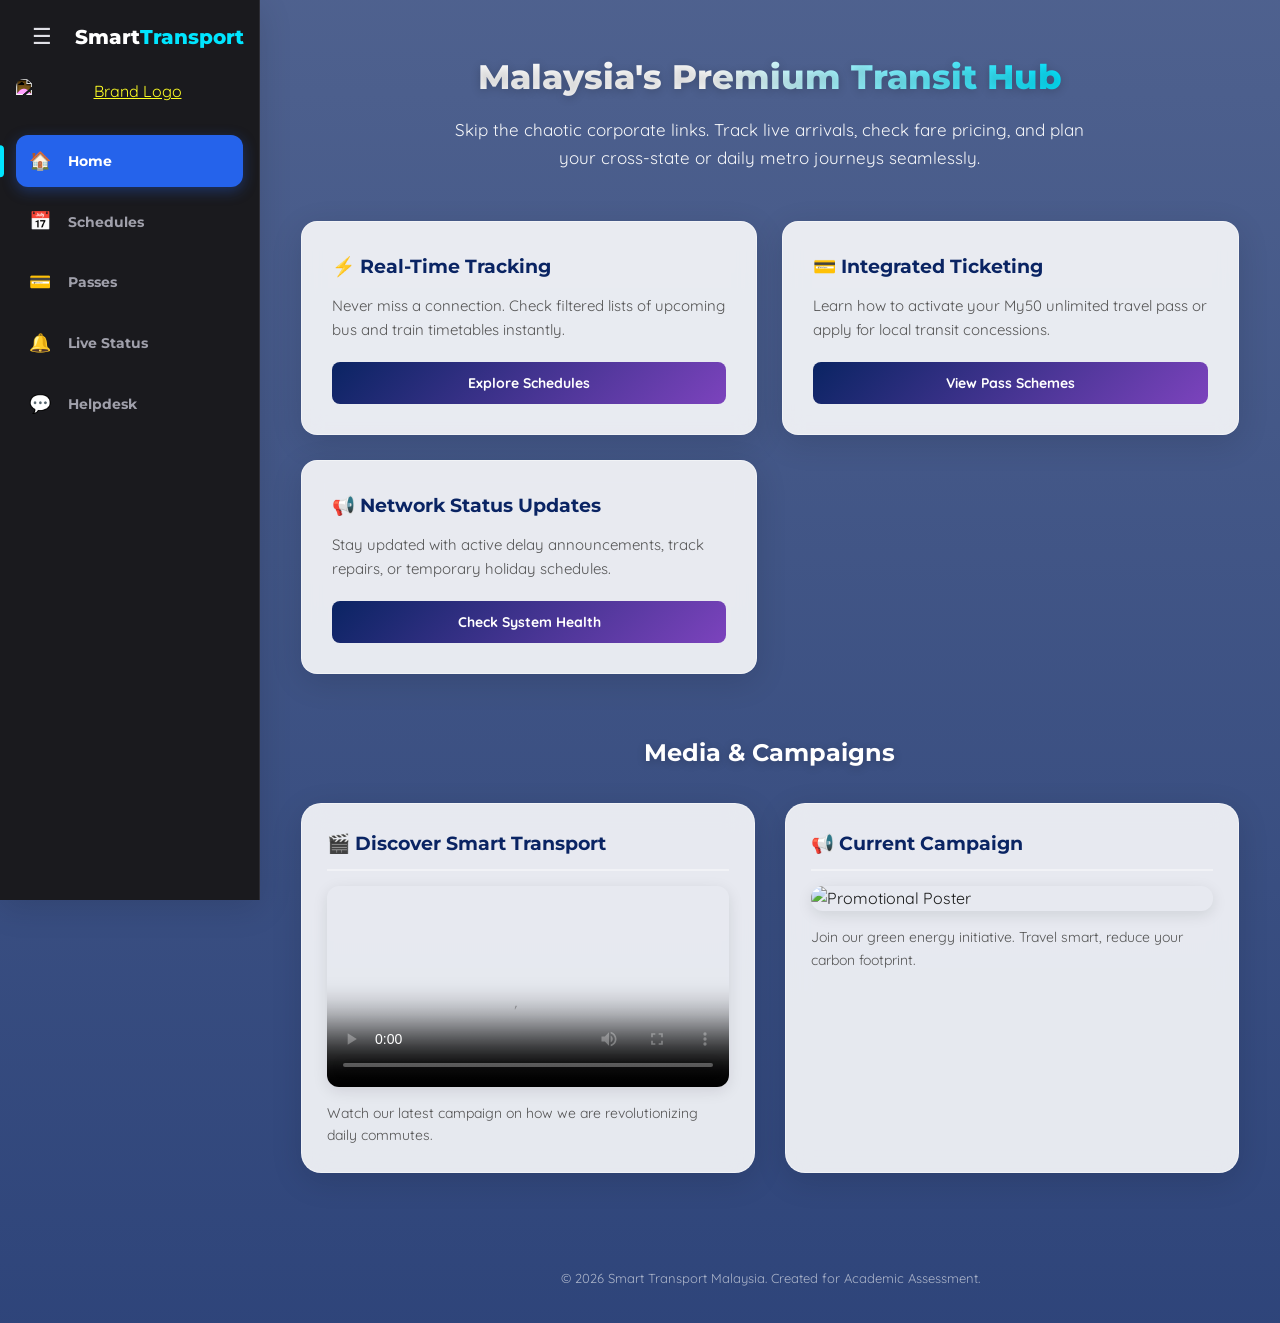
==== index.html @ 0f87de1e "Refactor sidebar toggle script placement and logic Moved sidebar toggle script to the bottom of the " ====
<!DOCTYPE html>
<html lang="en">
<head>
    <meta charset="UTF-8">
    <meta name="viewport" content="width=device-width, initial-scale=1.0">
    <title>Smart Transport Malaysia - Home</title>
    <link href="https://fonts.googleapis.com/css2?family=Montserrat:wght@500;700;800&family=Quicksand:wght@500;600;700&display=swap" rel="stylesheet">
    <link rel="stylesheet" href="style.css">
</head>
<body>

    <div class="app-layout">

        <!-- Gemini-Style Collapsible Sidebar -->
        <aside class="sidebar-nav" id="sidebar">
            <!-- Note: The script block has been removed from here to prevent execution errors -->

            <!-- Top Action Group (Hamburger Toggle) -->
            <div class="sidebar-top">
                <button class="toggle-btn" onclick="toggleSidebar()">
                    ☰
                </button>
                <h1 class="nav-brand-text">Smart<span>Transport</span></h1>
            </div>

            <!-- Big Logo Zone -->
            <div class="sidebar-logo-zone">
                <a href="index.html" class="logo-link" aria-label="Go to homepage">
                    <img src="assets/logo.png" alt="Brand Logo" class="sidebar-brand-logo">
                </a>
            </div>

            <!-- Navigation Links with Dedicated Icons -->
            <nav class="sidebar-links">
                <a href="index.html" class="active">
                    <span class="nav-icon">🏠</span>
                    <span class="nav-text">Home</span>
                </a>
                <a href="schedules.html">
                    <span class="nav-icon">📅</span>
                    <span class="nav-text">Schedules</span>
                </a>
                <a href="passes.html">
                    <span class="nav-icon">💳</span>
                    <span class="nav-text">Passes</span>
                </a>
                <a href="alerts.html">
                    <span class="nav-icon">🔔</span>
                    <span class="nav-text">Live Status</span>
                </a>
                <a href="contact.html">
                    <span class="nav-icon">💬</span>
                    <span class="nav-text">Helpdesk</span>
                </a>
            </nav>
        </aside>

        <!-- Right Side: All Main Content Wrapper -->
        <div class="content-wrapper">

            <!-- Hero Showcase Section -->
            <section class="hero">
                <div class="container">
                    <h2>Malaysia's Premium Transit Hub</h2>
                    <p>Skip the chaotic corporate links. Track live arrivals, check fare pricing, and plan your cross-state or daily metro journeys seamlessly.</p>
                </div>
            </section>

            <!-- Quick Navigation Highlights -->
            <section class="container main-content">
                <div class="features-grid">
                    <div class="feature-card">
                        <h3>⚡ Real-Time Tracking</h3>
                        <p>Never miss a connection. Check filtered lists of upcoming bus and train timetables instantly.</p>
                        <a href="schedules.html" class="card-btn">Explore Schedules</a>
                    </div>
                    <div class="feature-card">
                        <h3>💳 Integrated Ticketing</h3>
                        <p>Learn how to activate your My50 unlimited travel pass or apply for local transit concessions.</p>
                        <a href="passes.html" class="card-btn">View Pass Schemes</a>
                    </div>
                    <div class="feature-card">
                        <h3>📢 Network Status Updates</h3>
                        <p>Stay updated with active delay announcements, track repairs, or temporary holiday schedules.</p>
                        <a href="alerts.html" class="card-btn">Check System Health</a>
                    </div>
                </div>
            </section>

            <!-- Media Section -->
            <section class="container main-content">
                <h2 style="font-family: 'Montserrat', sans-serif; color: white; text-align: center; margin-bottom: 30px; text-shadow: 0 2px 10px rgba(0,0,0,0.2);">Media & Campaigns</h2>
                
                <div class="media-grid">
                    <div class="media-card">
                        <h3>🎬 Discover Smart Transport</h3>
                        <video controls poster="assets/poster.jpg">
                            <source src="assets/promo-video.mp4" type="video/mp4">
                            Your browser does not support the video tag.
                        </video>
                        <p style="margin-top: 15px; font-size: 14px; color: var(--text-light);">Watch our latest campaign on how we are revolutionizing daily commutes.</p>
                    </div>

                    <div class="media-card">
                        <h3>📢 Current Campaign</h3>
                        <img src="assets/poster.jpg" alt="Promotional Poster" class="promo-poster">
                        <p style="margin-top: 15px; font-size: 14px; color: var(--text-light);">Join our green energy initiative. Travel smart, reduce your carbon footprint.</p>
                    </div>
                </div>
            </section>
            
            <!-- Footer -->
            <footer class="site-footer">
                <p>&copy; 2026 Smart Transport Malaysia. Created for Academic Assessment.</p>
            </footer>

        </div> <!-- End content-wrapper -->
    </div> <!-- End app-layout -->

    <!-- SAFE SCRIPTS AT THE BOTTOM -->
    <script>
        // 1. Instantly check storage and apply collapsed state
        const sidebar = document.getElementById('sidebar');
        if (localStorage.getItem('stSidebarCollapsed') === '1' && sidebar) {
            sidebar.classList.add('collapsed');
        }

        // 2. Define the toggle behavior
        function toggleSidebar() {
            const sidebarElement = document.getElementById('sidebar');
            if (sidebarElement) {
                sidebarElement.classList.toggle('collapsed');
                localStorage.setItem('stSidebarCollapsed', sidebarElement.classList.contains('collapsed') ? '1' : '0');
            }
        }
    </script>
</body>
</html>
---- style.css ----
/* --- Premium Universal UI Variables --- */
:root {
    --primary-blue: #0A2463;
    --accent-teal: #00E5FF;
    --accent-purple: #7C43BD;
    --text-main: #1a1a1a;
    --text-light: #555555;
    --white: #ffffff;
    
    --glass-bg: rgba(255, 255, 255, 0.88);
    --glass-border: rgba(255, 255, 255, 0.4);
    --glass-shadow: 0 8px 32px 0 rgba(0, 0, 0, 0.12);
}

* {
    margin: 0;
    padding: 0;
    box-sizing: border-box;
}

body {
    font-family: 'Quicksand', sans-serif;
    background: linear-gradient(rgba(10, 36, 99, 0.72), rgba(10, 36, 99, 0.85)), 
                url('https://images.unsplash.com/photo-1515162816999-a0c47dc192f7?auto=format&fit=crop&q=80&w=2000') no-repeat center center fixed;
    background-size: cover;
    color: var(--text-main);
    line-height: 1.6;
    min-height: 100vh;
}

.container {
    width: 92%;
    max-width: 1200px;
    margin: 0 auto;
}

/* ==========================================================================
   GEMINI-STYLE APP LAYOUT ENGINE
   ========================================================================== */
.app-layout {
    display: flex;
    min-height: 100vh;
}

/* Glassmorphic Sidebar Navigation Base */
.sidebar-nav {
    width: 260px; /* Fully expanded width */
    background-color: #1a1a1e;
    backdrop-filter: blur(16px);
    -webkit-backdrop-filter: blur(16px);
    border-right: 1px solid #2d2d34;
    box-shadow: var(--glass-shadow);
    padding: 20px 16px;
    box-sizing: border-box;
    display: flex;
    flex-direction: column;
    position: fixed;
    height: 100vh;
    z-index: 100;
    transition: width 0.3s cubic-bezier(0.4, 0, 0.2, 1), padding 0.3s ease;
    overflow: hidden;
}

/* --- COLLAPSED STATE (Gemini Icon Mode) --- */
.sidebar-nav.collapsed {
    width: 70px; /* Shrinks to icon-only size */
    padding: 20px 10px;
}

/* Top Action Header (Hamburger Toggle & Title) */
.sidebar-top {
    display: flex;
    align-items: center;
    gap: 15px;
    margin-bottom: 25px;
    padding-left: 8px;
}

/* Toggle Button */
.toggle-btn {
    background: none;
    border: none;
    color: #e0e0e6; 
    font-size: 22px;
    cursor: pointer;
    padding: 4px 8px;
    border-radius: 8px;
    transition: background 0.2s, transform 0.25s ease;
    display: flex;
    align-items: center;
    justify-content: center;
}

.toggle-btn:hover {
    background: rgba(255, 255, 255, 0.08);
}

.toggle-btn:active {
    transform: scale(0.9);
}

.sidebar-nav.collapsed .toggle-btn {
    transform: rotate(180deg);
}

.sidebar-nav.collapsed .toggle-btn:active {
    transform: rotate(180deg) scale(0.9);
}

.nav-brand-text {
    font-family: 'Montserrat', sans-serif;
    font-size: 20px;
    font-weight: 800;
    color: #ffffff;
    white-space: nowrap;
    transition: opacity 0.2s ease;
}

.nav-brand-text span {
    color: var(--accent-teal);
}

/* Hide title text when bar is tiny */
.sidebar-nav.collapsed .nav-brand-text {
    opacity: 0;
    pointer-events: none;
}

/* Large Center Logo Section */
.sidebar-logo-zone {
    text-align: center;
    margin-bottom: 30px;
    transition: transform 0.3s ease, opacity 0.2s ease, height 0.3s ease, margin-bottom 0.3s ease;
}

/* Wraps the logo image */
.logo-link {
    display: block;
    border-radius: 10px;
    cursor: pointer;
    transition: transform 0.25s cubic-bezier(0.4, 0, 0.2, 1);
}

.logo-link:hover {
    transform: scale(1.04);
}

.logo-link:active {
    transform: scale(0.97);
}

.logo-link:focus-visible {
    outline: 2px solid var(--accent-teal);
    outline-offset: 4px;
}

/* Sidebar brand logo image */
.sidebar-brand-logo {
    width: 250px;
    max-width: 100%;
    height: auto;
    margin: 0 auto;
    display: block;
    border-radius: 8px;
    filter: invert(1) brightness(2); 
    transition: filter 0.2s ease;
}

/* Soft glow-up on hover */
.logo-link:hover .sidebar-brand-logo {
    filter: invert(1) brightness(2.3) drop-shadow(0 0 10px rgba(0, 229, 255, 0.35));
}

/* 
   THE FIX: Gracefully scale down, completely hide, and disable 
   interaction with the main logo on collapse so it doesn't spill out
*/
.sidebar-nav.collapsed .sidebar-logo-zone {
    opacity: 0;
    transform: scale(0.7);
    height: 0;
    margin-bottom: 0;
    pointer-events: none;
    overflow: hidden;  /* Prevents image from spilling outside container boundary */
    visibility: hidden; /* Stops click event rendering entirely */
}

/* Navigation Links Wrapper */
.sidebar-links {
    display: flex;
    flex-direction: column;
    gap: 8px;
}

.sidebar-links a {
    text-decoration: none;
    color: #a0a0ab;
    font-family: 'Montserrat', sans-serif;
    font-weight: 700;
    font-size: 14px;
    padding: 12px;
    border-radius: 12px;
    transition: background 0.2s ease, color 0.2s ease, transform 0.2s ease, padding 0.3s ease;
    display: flex;
    align-items: center;
    gap: 16px;
    white-space: nowrap;
    position: relative;
}

/* Center icons in slots */
.nav-icon {
    font-size: 18px;
    display: inline-flex;
    align-items: center;
    justify-content: center;
    width: 24px;
    min-width: 24px;
    transition: transform 0.2s ease;
}

.nav-text {
    transition: opacity 0.2s ease;
    opacity: 1;
}

/* Hide text labels completely when collapsed */
.sidebar-nav.collapsed .nav-text {
    opacity: 0;
    pointer-events: none;
    display: none;
}

/* Hover behaviors */
.sidebar-links a:hover {
    background: rgba(255, 255, 255, 0.06);
    color: #ffffff;
    transform: translateX(2px);
}

.sidebar-links a:hover .nav-icon {
    transform: scale(1.1);
}

/* Style for active link */
.sidebar-links a.active {
    background-color: #2563eb; 
    color: #ffffff;
    box-shadow: 0 4px 14px rgba(37, 99, 235, 0.35);
}

/* Small active indicator tab */
.sidebar-links a.active::before {
    content: "";
    position: absolute;
    left: -16px;
    top: 50%;
    transform: translateY(-50%);
    width: 4px;
    height: 60%;
    border-radius: 0 4px 4px 0;
    background: var(--accent-teal);
}

/* Keep icons aligned dead-center in collapsed mode */
.sidebar-nav.collapsed .sidebar-links a {
    justify-content: center;
    padding: 12px 0;
}

.sidebar-nav.collapsed .sidebar-links a:hover {
    transform: none; /* Prevents alignment vibration on hover */
}

/* Adjust active indicator in collapsed mode */
.sidebar-nav.collapsed .sidebar-links a.active::before {
    left: 0;
    width: 3px;
}

/* ==========================================================================
   CONTENT WRAPPER
   ========================================================================== */
.content-wrapper {
    margin-left: 260px; 
    width: calc(100% - 260px);
    box-sizing: border-box;
    display: flex;
    flex-direction: column;
    transition: margin-left 0.3s cubic-bezier(0.4, 0, 0.2, 1), width 0.3s cubic-bezier(0.4, 0, 0.2, 1);
    animation: page-fade-in 0.4s ease;
}

@keyframes page-fade-in {
    from { opacity: 0; transform: translateY(6px); }
    to { opacity: 1; transform: translateY(0); }
}

@media (prefers-reduced-motion: reduce) {
    .content-wrapper { animation: none; }
    .toggle-btn, .logo-link, .sidebar-links a, .feature-card, .pass-card, .card-btn {
        transition: none !important;
        animation: none !important;
    }
}

/* Expand content-wrapper when sidebar has '.collapsed' */
.sidebar-nav.collapsed + .content-wrapper {
    margin-left: 70px;
    width: calc(100% - 70px);
}

/* ==========================================================================
   CORE SITE STYLES (Unchanged)
   ========================================================================== */
.hero {
    text-align: center;
    padding: 50px 0 30px;
    color: var(--white);
}

.hero h2 {
    font-family: 'Montserrat', sans-serif;
    font-size: 34px;
    font-weight: 800;
    margin-bottom: 12px;
    text-shadow: 0 2px 10px rgba(0,0,0,0.2);
    background: linear-gradient(100deg, #ffffff 40%, var(--accent-teal) 100%);
    -webkit-background-clip: text;
    background-clip: text;
    -webkit-text-fill-color: transparent;
    display: inline-block;
}

.hero p {
    font-size: 17px;
    opacity: 0.95;
    max-width: 650px;
    margin: 0 auto;
}

.main-content {
    padding-bottom: 60px;
}

.features-grid {
    display: grid;
    grid-template-columns: repeat(auto-fit, minmax(300px, 1fr));
    gap: 25px;
    margin-top: 20px;
}

.feature-card {
    background: var(--glass-bg);
    backdrop-filter: blur(10px);
    border: 1px solid var(--glass-border);
    border-radius: 16px;
    padding: 30px;
    box-shadow: var(--glass-shadow);
    display: flex;
    flex-direction: column;
    justify-content: space-between;
    transition: transform 0.25s ease, box-shadow 0.25s ease;
}

.feature-card:hover {
    transform: translateY(-4px);
    box-shadow: 0 14px 36px 0 rgba(0, 0, 0, 0.18);
}

.feature-card h3 {
    font-family: 'Montserrat', sans-serif;
    color: var(--primary-blue);
    margin-bottom: 12px;
}

.feature-card p {
    font-size: 15px;
    color: var(--text-light);
    margin-bottom: 20px;
}

.card-btn {
    display: inline-block;
    text-align: center;
    text-decoration: none;
    background: linear-gradient(135deg, var(--primary-blue), var(--accent-purple));
    color: var(--white);
    padding: 10px 20px;
    border-radius: 8px;
    font-weight: 700;
    font-size: 14px;
    transition: transform 0.2s, box-shadow 0.2s;
}

.card-btn:hover {
    transform: translateY(-2px);
    box-shadow: 0 6px 16px rgba(10, 36, 99, 0.35);
}

.site-footer {
    text-align: center;
    padding: 35px 0;
    color: rgba(255, 255, 255, 0.6);
    font-size: 13px;
    margin-top: auto;
}

/* Multimedia Grids */
.media-grid {
    display: grid;
    grid-template-columns: repeat(auto-fit, minmax(350px, 1fr));
    gap: 30px;
}

.media-card {
    background: var(--glass-bg);
    backdrop-filter: blur(12px);
    -webkit-backdrop-filter: blur(12px);
    border: 1px solid var(--glass-border);
    border-radius: 20px;
    padding: 25px;
    box-shadow: var(--glass-shadow);
    transition: transform 0.25s ease, box-shadow 0.25s ease;
}

.media-card:hover {
    transform: translateY(-3px);
    box-shadow: 0 14px 36px 0 rgba(0, 0, 0, 0.16);
}

.media-card h3 {
    font-family: 'Montserrat', sans-serif;
    color: var(--primary-blue);
    margin-bottom: 15px;
    border-bottom: 2px solid var(--glass-border);
    padding-bottom: 10px;
}

.media-card video, .promo-poster {
    width: 100%;
    border-radius: 12px;
    box-shadow: 0 4px 15px rgba(0,0,0,0.1);
    display: block;
}

/* ==========================================================================
   SCHEDULES PAGE — SEARCH BAR + LINE BADGES
   ========================================================================== */
.search-container {
    margin-top: 10px;
    margin-bottom: 25px;
}

#transitSearch {
    width: 100%;
    padding: 16px 20px;
    font-family: 'Quicksand', sans-serif;
    font-size: 15px;
    font-weight: 600;
    color: var(--text-main);
    background: var(--glass-bg);
    backdrop-filter: blur(12px);
    -webkit-backdrop-filter: blur(12px);
    border: 1px solid var(--glass-border);
    border-radius: 14px;
    box-shadow: var(--glass-shadow);
    outline: none;
    transition: box-shadow 0.2s ease, transform 0.2s ease;
}

#transitSearch::placeholder {
    color: var(--text-light);
    opacity: 0.8;
}

#transitSearch:focus {
    box-shadow: 0 0 0 3px rgba(0, 229, 255, 0.35), var(--glass-shadow);
    transform: translateY(-1px);
}

.schedule-box {
    display: flex;
    flex-direction: column;
}

.line-badge {
    display: inline-block;
    padding: 5px 12px;
    border-radius: 50px;
    font-size: 12px;
    font-weight: 800;
    color: #ffffff;
    letter-spacing: 0.2px;
    white-space: nowrap;
}

.line-badge.kelana { background: #9c2542; }
.line-badge.kajang { background: #009688; }
.line-badge.ampang { background: #f7941d; }

.live-time {
    font-weight: 800;
    color: #00a352;
}

table tr:hover {
    background: rgba(10, 36, 99, 0.04);
}
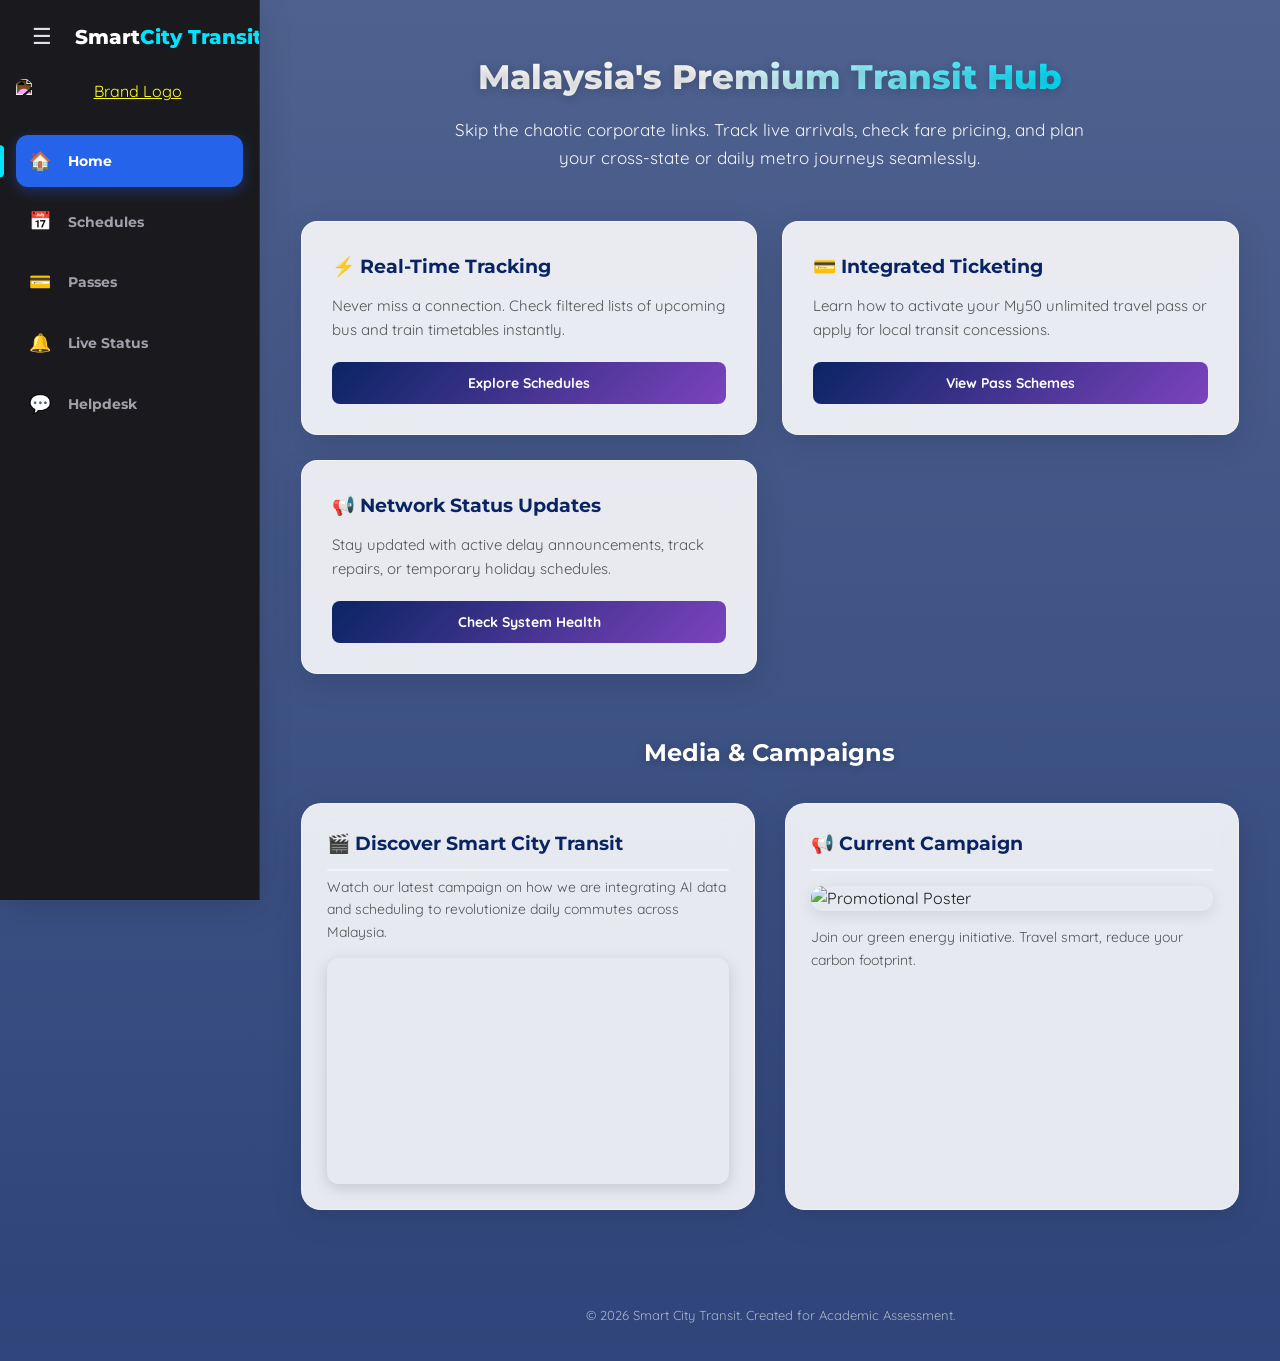
==== commit b1f48885: "Refactor YouTube embed for responsive design Updated the YouTube embed player to a responsive design" ====
--- a/index.html
+++ b/index.html
@@ -3,7 +3,7 @@
 <head>
     <meta charset="UTF-8">
     <meta name="viewport" content="width=device-width, initial-scale=1.0">
-    <title>Smart Transport Malaysia - Home</title>
+    <title>Smart City Transit - Home</title>
     <link href="https://fonts.googleapis.com/css2?family=Montserrat:wght@500;700;800&family=Quicksand:wght@500;600;700&display=swap" rel="stylesheet">
     <link rel="stylesheet" href="style.css">
 </head>
@@ -20,7 +20,7 @@
                 <button class="toggle-btn" onclick="toggleSidebar()">
                     ☰
                 </button>
-                <h1 class="nav-brand-text">Smart<span>Transport</span></h1>
+                <h1 class="nav-brand-text">Smart<span>City Transit</span></h1>
             </div>
 
             <!-- Big Logo Zone -->
@@ -93,12 +93,20 @@
                 
                 <div class="media-grid">
                     <div class="media-card">
-                        <h3>🎬 Discover Smart Transport</h3>
-                        <video controls poster="assets/poster.jpg">
-                            <source src="assets/promo-video.mp4" type="video/mp4">
-                            Your browser does not support the video tag.
-                        </video>
-                        <p style="margin-top: 15px; font-size: 14px; color: var(--text-light);">Watch our latest campaign on how we are revolutionizing daily commutes.</p>
+                        <h3 style="font-family: 'Montserrat', sans-serif; color: var(--primary-blue); margin-bottom: 5px;">🎬 Discover Smart City Transit</h3>
+                        <p style="font-size: 14px; margin-bottom: 15px; color: var(--text-light);">Watch our latest campaign on how we are integrating AI data and scheduling to revolutionize daily commutes across Malaysia.</p>
+                        
+                        <!-- Responsive YouTube Embed Player -->
+                        <!-- Cleaned up player container with inline shapes -->
+<div style="position: relative; width: 100%; padding-bottom: 56.25%; height: 0; overflow: hidden; border-radius: 12px; box-shadow: 0 4px 15px rgba(0,0,0,0.15); margin-top: 15px;">
+    <iframe 
+        src="https://www.youtube.com/embed/h8YfxNc-cPQ" 
+        title="Smart City Transit Malaysia Promo Video"
+        style="position: absolute; top: 0; left: 0; width: 100%; height: 100%; border: 0;"
+        allow="accelerometer; autoplay; clipboard-write; encrypted-media; gyroscope; picture-in-picture" 
+        allowfullscreen>
+    </iframe>
+</div>
                     </div>
 
                     <div class="media-card">
@@ -111,7 +119,7 @@
             
             <!-- Footer -->
             <footer class="site-footer">
-                <p>&copy; 2026 Smart Transport Malaysia. Created for Academic Assessment.</p>
+                <p>&copy; 2026 Smart City Transit. Created for Academic Assessment.</p>
             </footer>
 
         </div> <!-- End content-wrapper -->
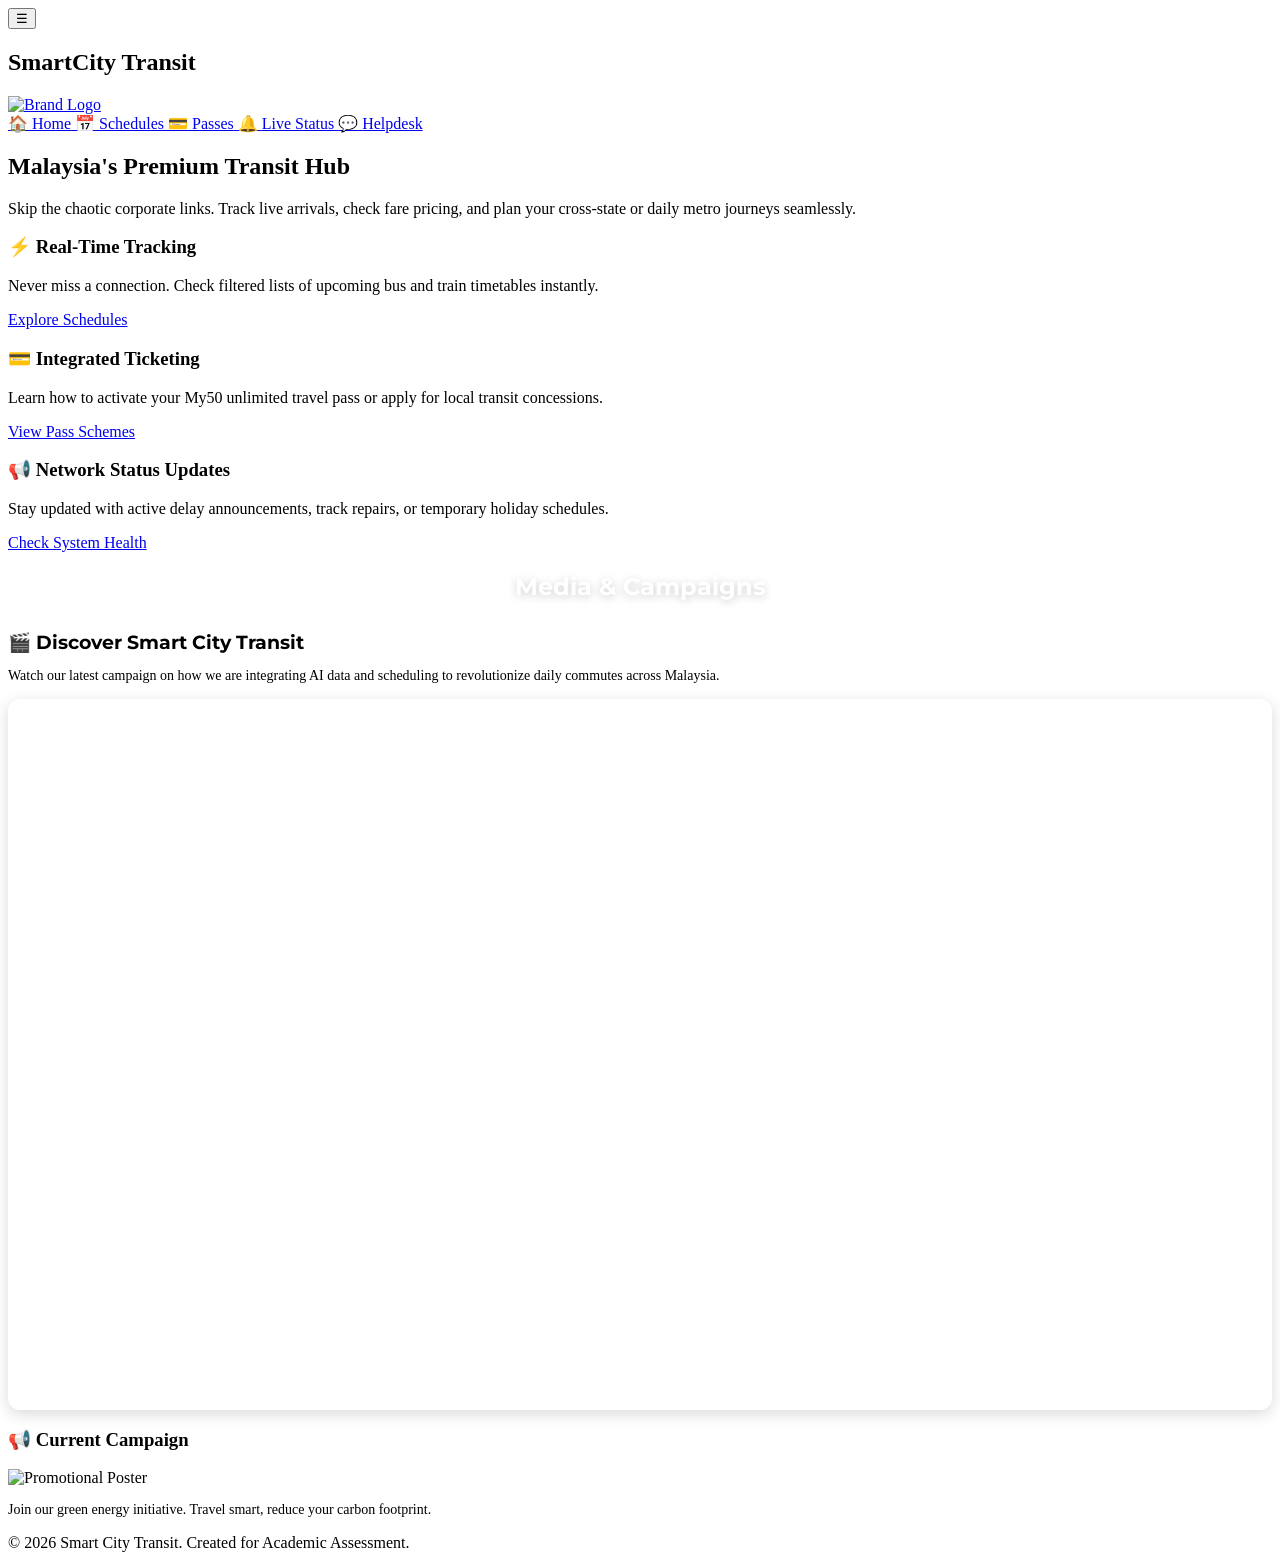
==== commit 8c367b01: "Update stylesheet link path in index.html" ====
--- a/index.html
+++ b/index.html
@@ -5,7 +5,7 @@
     <meta name="viewport" content="width=device-width, initial-scale=1.0">
     <title>Smart City Transit - Home</title>
     <link href="https://fonts.googleapis.com/css2?family=Montserrat:wght@500;700;800&family=Quicksand:wght@500;600;700&display=swap" rel="stylesheet">
-    <link rel="stylesheet" href="style.css">
+    <link rel="stylesheet" href="css/style.css">
 </head>
 <body>
 
